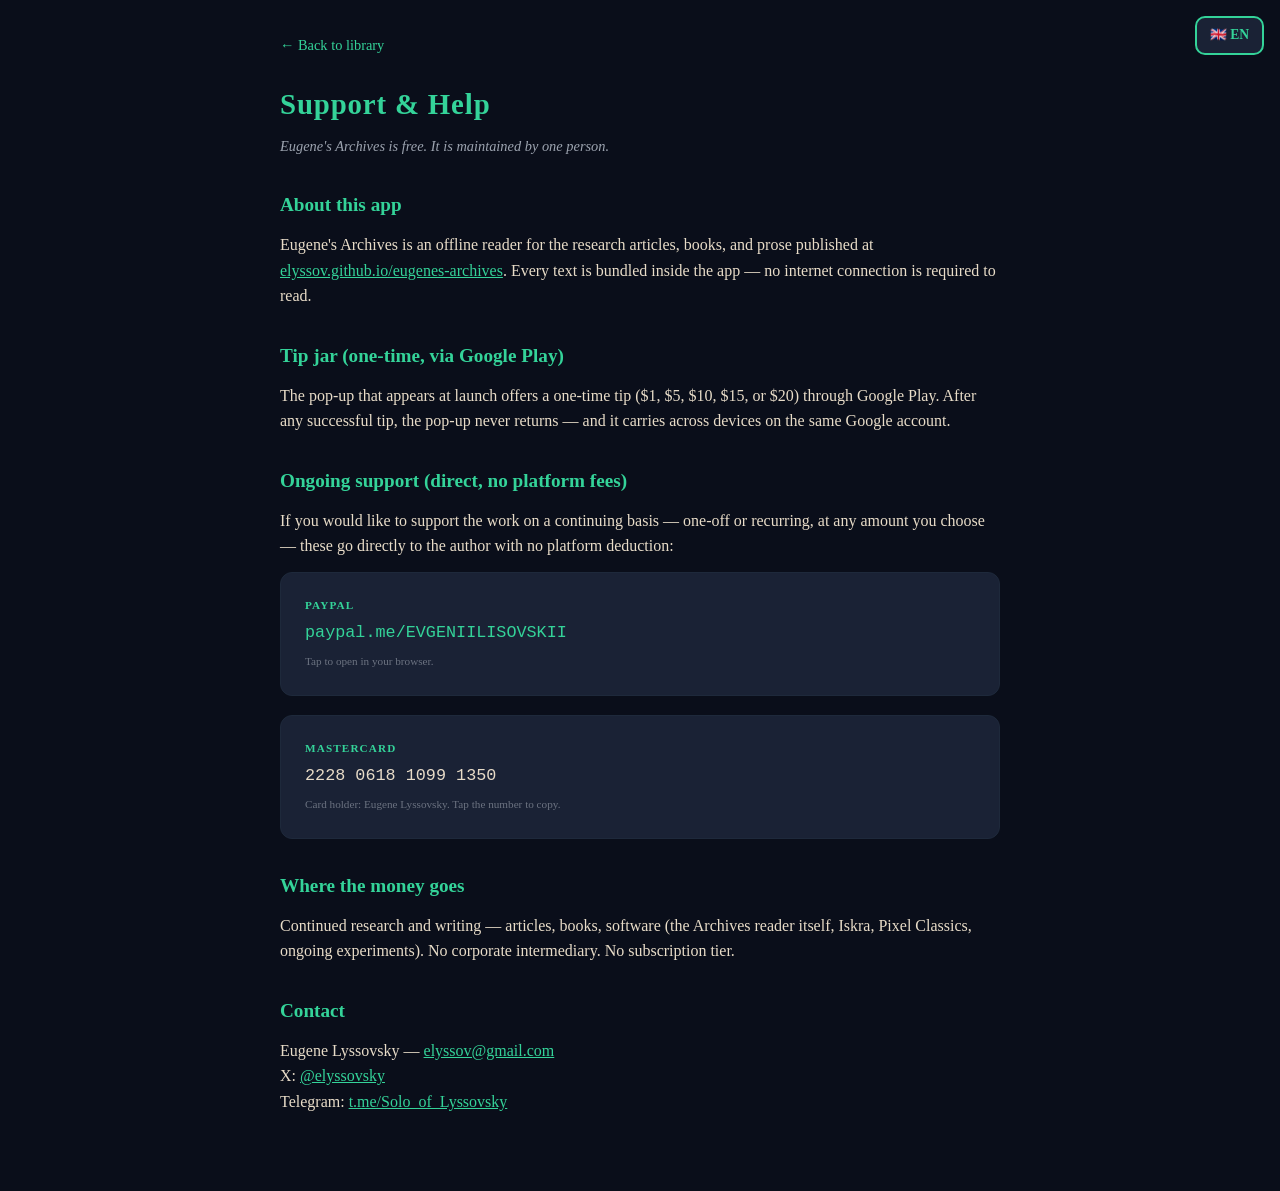
==== app/src/main/assets/help.html @ eb05797a "Add Google Play tip jar + Help page When the user launches the app and has never tipped (verified vi" ====
<!DOCTYPE html>
<html lang="en">
<head>
  <meta charset="UTF-8">
  <meta name="viewport" content="width=device-width, initial-scale=1.0">
  <title>Eugene's Archives — Help</title>
  <style>
    :root {
      --bg: #0a0e1a;
      --card: #1a2235;
      --text: #e8dcc8;
      --text2: #9ca3af;
      --muted: #6b7280;
      --accent: #34d399;
      --border: #1e293b;
    }
    * { box-sizing: border-box; margin: 0; padding: 0; }
    body {
      font-family: 'Georgia', serif;
      background: var(--bg);
      color: var(--text);
      min-height: 100vh;
      line-height: 1.6;
      padding: 2rem 1.5rem 4rem;
    }
    .container { max-width: 720px; margin: 0 auto; }
    h1 {
      color: var(--accent);
      font-size: 1.8rem;
      letter-spacing: 0.03em;
      margin-bottom: 0.5rem;
    }
    .tagline { color: var(--text2); font-style: italic; font-size: 0.9rem; margin-bottom: 2rem; }
    h2 { color: var(--accent); font-size: 1.2rem; margin: 2rem 0 0.7rem; }
    p { margin-bottom: 0.8rem; }
    .card {
      background: var(--card);
      border: 1px solid var(--border);
      border-radius: 12px;
      padding: 1.5rem;
      margin-bottom: 1.2rem;
    }
    .label {
      font-size: 0.7rem;
      text-transform: uppercase;
      letter-spacing: 0.1em;
      color: var(--accent);
      font-weight: 700;
      margin-bottom: 0.3rem;
    }
    .value {
      font-family: 'Courier New', monospace;
      font-size: 1.05rem;
      color: var(--text);
      user-select: text;
      word-break: break-all;
    }
    .value a { color: var(--accent); text-decoration: none; }
    .value a:hover { text-decoration: underline; }
    .copy-hint { font-size: 0.7rem; color: var(--muted); margin-top: 0.4rem; }
    .lang-section { display: none; }
    .lang-section.active { display: block; }
    .lang-switch {
      position: fixed; top: 1rem; right: 1rem; z-index: 100;
      padding: 0.4rem 0.8rem;
      background: var(--card);
      border: 2px solid var(--accent);
      border-radius: 10px;
      cursor: pointer;
      display: flex; gap: 0.5rem;
      color: var(--accent);
      font-family: inherit;
      font-size: 0.85rem;
      font-weight: 600;
    }
    .back-link {
      display: inline-block;
      color: var(--accent);
      text-decoration: none;
      margin-bottom: 1.5rem;
      font-size: 0.9rem;
    }
    .back-link:hover { text-decoration: underline; }
  </style>
</head>
<body>
  <div class="lang-switch" onclick="cycleLang()">
    <span id="flagLabel">🇬🇧 EN</span>
  </div>
  <div class="container">
    <a class="back-link" href="index.html" id="backLink">← Back to library</a>

    <!-- ─── EN ─── -->
    <section class="lang-section" id="lang-en">
      <h1>Support &amp; Help</h1>
      <p class="tagline">Eugene's Archives is free. It is maintained by one person.</p>

      <h2>About this app</h2>
      <p>Eugene's Archives is an offline reader for the research articles, books, and prose
      published at <a style="color:var(--accent)" href="https://elyssov.github.io/eugenes-archives/" target="_blank">elyssov.github.io/eugenes-archives</a>.
      Every text is bundled inside the app — no internet connection is required to read.</p>

      <h2>Tip jar (one-time, via Google Play)</h2>
      <p>The pop-up that appears at launch offers a one-time tip ($1, $5, $10, $15, or $20)
      through Google Play. After any successful tip, the pop-up never returns —
      and it carries across devices on the same Google account.</p>

      <h2>Ongoing support (direct, no platform fees)</h2>
      <p>If you would like to support the work on a continuing basis — one-off or recurring,
      at any amount you choose — these go directly to the author with no platform deduction:</p>

      <div class="card">
        <div class="label">PayPal</div>
        <div class="value"><a href="https://paypal.me/EVGENIILISOVSKII" target="_blank">paypal.me/EVGENIILISOVSKII</a></div>
        <div class="copy-hint">Tap to open in your browser.</div>
      </div>

      <div class="card">
        <div class="label">Mastercard</div>
        <div class="value" id="cardEn">2228 0618 1099 1350</div>
        <div class="copy-hint">Card holder: Eugene Lyssovsky. Tap the number to copy.</div>
      </div>

      <h2>Where the money goes</h2>
      <p>Continued research and writing — articles, books, software (the Archives reader itself,
      Iskra, Pixel Classics, ongoing experiments). No corporate intermediary. No subscription tier.</p>

      <h2>Contact</h2>
      <p>Eugene Lyssovsky — <a style="color:var(--accent)" href="mailto:elyssov@gmail.com">elyssov@gmail.com</a><br>
      X: <a style="color:var(--accent)" href="https://x.com/elyssovsky" target="_blank">@elyssovsky</a><br>
      Telegram: <a style="color:var(--accent)" href="https://t.me/Solo_of_Lyssovsky" target="_blank">t.me/Solo_of_Lyssovsky</a></p>
    </section>

    <!-- ─── RU ─── -->
    <section class="lang-section" id="lang-ru">
      <h1>Поддержка и помощь</h1>
      <p class="tagline">«Архивы Юджина» бесплатны. Их ведёт один человек.</p>

      <h2>Об этом приложении</h2>
      <p>«Архивы Юджина» — офлайн-читалка для статей, книг и прозы, публикуемых на
      <a style="color:var(--accent)" href="https://elyssov.github.io/eugenes-archives/" target="_blank">elyssov.github.io/eugenes-archives</a>.
      Все тексты упакованы внутрь приложения — интернет для чтения не нужен.</p>

      <h2>Разовые «чаевые» (через Google Play)</h2>
      <p>Окошко при запуске предлагает разовую благодарность ($1, $5, $10, $15 или $20)
      через Google Play. После любой успешной покупки окно больше не появляется —
      и привязка переезжает с устройства на устройство в рамках одного Google-аккаунта.</p>

      <h2>Постоянная поддержка (напрямую, без комиссии платформы)</h2>
      <p>Если вы хотите поддерживать работу постоянно — разово или регулярно, на любую
      удобную сумму — эти каналы идут напрямую автору, без удержания платформой:</p>

      <div class="card">
        <div class="label">PayPal</div>
        <div class="value"><a href="https://paypal.me/EVGENIILISOVSKII" target="_blank">paypal.me/EVGENIILISOVSKII</a></div>
        <div class="copy-hint">Нажмите, чтобы открыть в браузере.</div>
      </div>

      <div class="card">
        <div class="label">Mastercard</div>
        <div class="value" id="cardRu">2228 0618 1099 1350</div>
        <div class="copy-hint">Держатель: Юджин Лысовский (Eugene Lyssovsky). Нажмите на номер, чтобы скопировать.</div>
      </div>

      <h2>Куда идут средства</h2>
      <p>Продолжение исследований и текстов — статьи, книги, программы (сама эта читалка,
      Искра, Pixel Classics, текущие эксперименты). Без корпоративных посредников. Без подписочной модели.</p>

      <h2>Контакт</h2>
      <p>Юджин Лысовский — <a style="color:var(--accent)" href="mailto:elyssov@gmail.com">elyssov@gmail.com</a><br>
      X: <a style="color:var(--accent)" href="https://x.com/elyssovsky" target="_blank">@elyssovsky</a><br>
      Telegram: <a style="color:var(--accent)" href="https://t.me/Solo_of_Lyssovsky" target="_blank">t.me/Solo_of_Lyssovsky</a></p>
    </section>

    <!-- ─── VI ─── -->
    <section class="lang-section" id="lang-vi">
      <h1>Hỗ Trợ &amp; Trợ Giúp</h1>
      <p class="tagline">Eugene's Archives miễn phí. Được duy trì bởi một người.</p>

      <h2>Về ứng dụng này</h2>
      <p>Eugene's Archives là trình đọc ngoại tuyến dành cho các bài nghiên cứu, sách và truyện
      được đăng tại <a style="color:var(--accent)" href="https://elyssov.github.io/eugenes-archives/" target="_blank">elyssov.github.io/eugenes-archives</a>.
      Tất cả văn bản đã được đóng gói bên trong ứng dụng — không cần internet để đọc.</p>

      <h2>Tip một lần (qua Google Play)</h2>
      <p>Hộp thoại xuất hiện khi khởi động cho phép ủng hộ một lần ($1, $5, $10, $15 hoặc $20)
      qua Google Play. Sau bất kỳ giao dịch thành công nào, hộp thoại sẽ không xuất hiện lại —
      và liên kết được chuyển sang thiết bị mới trong cùng tài khoản Google.</p>

      <h2>Hỗ trợ liên tục (trực tiếp, không có phí nền tảng)</h2>
      <p>Nếu bạn muốn hỗ trợ công việc liên tục — một lần hoặc định kỳ, với bất kỳ số tiền nào
      bạn chọn — các kênh này đi trực tiếp đến tác giả, không có khấu trừ nền tảng:</p>

      <div class="card">
        <div class="label">PayPal</div>
        <div class="value"><a href="https://paypal.me/EVGENIILISOVSKII" target="_blank">paypal.me/EVGENIILISOVSKII</a></div>
        <div class="copy-hint">Chạm để mở trong trình duyệt.</div>
      </div>

      <div class="card">
        <div class="label">Mastercard</div>
        <div class="value" id="cardVi">2228 0618 1099 1350</div>
        <div class="copy-hint">Chủ thẻ: Eugene Lyssovsky. Chạm vào số để sao chép.</div>
      </div>

      <h2>Tiền đi đâu</h2>
      <p>Tiếp tục nghiên cứu và viết — các bài viết, sách, phần mềm (chính trình đọc Archives này,
      Iskra, Pixel Classics, các thí nghiệm hiện tại). Không qua trung gian tập đoàn. Không có mô hình đăng ký.</p>

      <h2>Liên hệ</h2>
      <p>Eugene Lyssovsky — <a style="color:var(--accent)" href="mailto:elyssov@gmail.com">elyssov@gmail.com</a><br>
      X: <a style="color:var(--accent)" href="https://x.com/elyssovsky" target="_blank">@elyssovsky</a><br>
      Telegram: <a style="color:var(--accent)" href="https://t.me/Solo_of_Lyssovsky" target="_blank">t.me/Solo_of_Lyssovsky</a></p>
    </section>
  </div>

  <script>
    // Tap-to-copy for the card number in all three sections.
    function copyCard(elId) {
      var el = document.getElementById(elId);
      if (!el) return;
      var range = document.createRange();
      range.selectNodeContents(el);
      var sel = window.getSelection();
      sel.removeAllRanges();
      sel.addRange(range);
      try { document.execCommand('copy'); } catch (e) {}
      sel.removeAllRanges();
      var hint = el.nextElementSibling;
      if (hint) {
        var orig = hint.textContent;
        hint.textContent = '✓ Copied';
        setTimeout(function() { hint.textContent = orig; }, 1500);
      }
    }
    ['cardEn', 'cardRu', 'cardVi'].forEach(function(id) {
      var el = document.getElementById(id);
      if (el) el.addEventListener('click', function() { copyCard(id); });
    });

    // Three-flag cycle — same idiom as the main app.
    var LANGS = ['en', 'ru', 'vi'];
    var FLAGS = { en: '🇬🇧 EN', ru: '🇷🇺 RU', vi: '🇻🇳 VI' };
    var BACK = { en: '← Back to library', ru: '← К библиотеке', vi: '← Về thư viện' };

    function setLang(lang) {
      LANGS.forEach(function(l) {
        var sec = document.getElementById('lang-' + l);
        if (sec) sec.classList.toggle('active', l === lang);
      });
      document.getElementById('flagLabel').textContent = FLAGS[lang];
      document.getElementById('backLink').textContent = BACK[lang];
      try { localStorage.setItem('aeliss-lang', lang); } catch(e) {}
    }

    function cycleLang() {
      var current = 'en';
      try { current = localStorage.getItem('aeliss-lang') || 'en'; } catch(e) {}
      var i = LANGS.indexOf(current);
      var next = LANGS[(i + 1) % LANGS.length];
      setLang(next);
    }

    // Init: honour saved language, otherwise EN.
    var startLang = 'en';
    try { startLang = localStorage.getItem('aeliss-lang') || 'en'; } catch(e) {}
    if (LANGS.indexOf(startLang) < 0) startLang = 'en';
    setLang(startLang);
  </script>
</body>
</html>
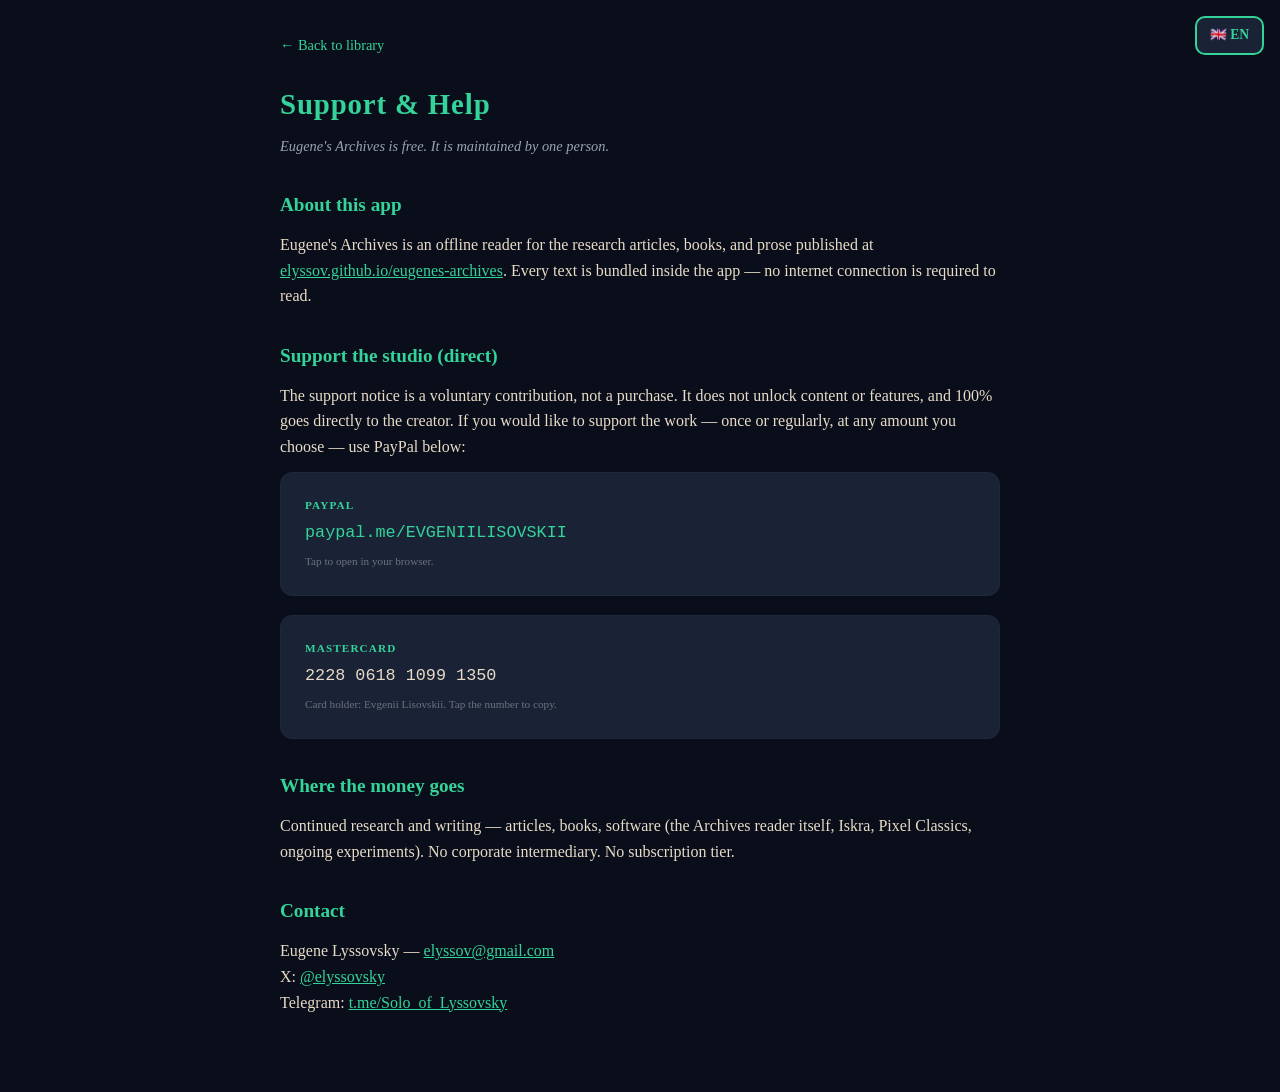
==== commit baafbecc: "Replace Play billing with direct studio support" ====
--- a/app/src/main/assets/help.html
+++ b/app/src/main/assets/help.html
@@ -100,14 +100,10 @@
       published at <a style="color:var(--accent)" href="https://elyssov.github.io/eugenes-archives/" target="_blank">elyssov.github.io/eugenes-archives</a>.
       Every text is bundled inside the app — no internet connection is required to read.</p>
 
-      <h2>Tip jar (one-time, via Google Play)</h2>
-      <p>The pop-up that appears at launch offers a one-time tip ($1, $5, $10, $15, or $20)
-      through Google Play. After any successful tip, the pop-up never returns —
-      and it carries across devices on the same Google account.</p>
-
-      <h2>Ongoing support (direct, no platform fees)</h2>
-      <p>If you would like to support the work on a continuing basis — one-off or recurring,
-      at any amount you choose — these go directly to the author with no platform deduction:</p>
+      <h2>Support the studio (direct)</h2>
+      <p>The support notice is a voluntary contribution, not a purchase. It does not unlock
+      content or features, and 100% goes directly to the creator. If you would like to support
+      the work — once or regularly, at any amount you choose — use PayPal below:</p>
 
       <div class="card">
         <div class="label">PayPal</div>
@@ -118,7 +114,7 @@
       <div class="card">
         <div class="label">Mastercard</div>
         <div class="value" id="cardEn">2228 0618 1099 1350</div>
-        <div class="copy-hint">Card holder: Eugene Lyssovsky. Tap the number to copy.</div>
+        <div class="copy-hint">Card holder: Evgenii Lisovskii. Tap the number to copy.</div>
       </div>
 
       <h2>Where the money goes</h2>
@@ -141,14 +137,10 @@
       <a style="color:var(--accent)" href="https://elyssov.github.io/eugenes-archives/" target="_blank">elyssov.github.io/eugenes-archives</a>.
       Все тексты упакованы внутрь приложения — интернет для чтения не нужен.</p>
 
-      <h2>Разовые «чаевые» (через Google Play)</h2>
-      <p>Окошко при запуске предлагает разовую благодарность ($1, $5, $10, $15 или $20)
-      через Google Play. После любой успешной покупки окно больше не появляется —
-      и привязка переезжает с устройства на устройство в рамках одного Google-аккаунта.</p>
-
-      <h2>Постоянная поддержка (напрямую, без комиссии платформы)</h2>
-      <p>Если вы хотите поддерживать работу постоянно — разово или регулярно, на любую
-      удобную сумму — эти каналы идут напрямую автору, без удержания платформой:</p>
+      <h2>Поддержать студию (напрямую)</h2>
+      <p>Окошко поддержки предлагает добровольное пожертвование, а не покупку. Оно не открывает
+      контент или функции, и 100% средств получает автор. Если хотите поддержать работу — разово
+      или регулярно, на любую удобную сумму — используйте PayPal ниже:</p>
 
       <div class="card">
         <div class="label">PayPal</div>
@@ -159,7 +151,7 @@
       <div class="card">
         <div class="label">Mastercard</div>
         <div class="value" id="cardRu">2228 0618 1099 1350</div>
-        <div class="copy-hint">Держатель: Юджин Лысовский (Eugene Lyssovsky). Нажмите на номер, чтобы скопировать.</div>
+        <div class="copy-hint">Держатель карты: Evgenii Lisovskii. Нажмите на номер, чтобы скопировать.</div>
       </div>
 
       <h2>Куда идут средства</h2>
@@ -182,14 +174,10 @@
       được đăng tại <a style="color:var(--accent)" href="https://elyssov.github.io/eugenes-archives/" target="_blank">elyssov.github.io/eugenes-archives</a>.
       Tất cả văn bản đã được đóng gói bên trong ứng dụng — không cần internet để đọc.</p>
 
-      <h2>Tip một lần (qua Google Play)</h2>
-      <p>Hộp thoại xuất hiện khi khởi động cho phép ủng hộ một lần ($1, $5, $10, $15 hoặc $20)
-      qua Google Play. Sau bất kỳ giao dịch thành công nào, hộp thoại sẽ không xuất hiện lại —
-      và liên kết được chuyển sang thiết bị mới trong cùng tài khoản Google.</p>
-
-      <h2>Hỗ trợ liên tục (trực tiếp, không có phí nền tảng)</h2>
-      <p>Nếu bạn muốn hỗ trợ công việc liên tục — một lần hoặc định kỳ, với bất kỳ số tiền nào
-      bạn chọn — các kênh này đi trực tiếp đến tác giả, không có khấu trừ nền tảng:</p>
+      <h2>Hỗ trợ studio (trực tiếp)</h2>
+      <p>Thông báo hỗ trợ là khoản đóng góp tự nguyện, không phải giao dịch mua hàng. Không có nội
+      dung hay tính năng nào được mở khóa, và 100% khoản đóng góp đến tay tác giả. Nếu bạn muốn hỗ
+      trợ công việc — một lần hoặc định kỳ, với bất kỳ số tiền nào — hãy dùng PayPal bên dưới:</p>
 
       <div class="card">
         <div class="label">PayPal</div>
@@ -200,7 +188,7 @@
       <div class="card">
         <div class="label">Mastercard</div>
         <div class="value" id="cardVi">2228 0618 1099 1350</div>
-        <div class="copy-hint">Chủ thẻ: Eugene Lyssovsky. Chạm vào số để sao chép.</div>
+        <div class="copy-hint">Chủ thẻ: Evgenii Lisovskii. Chạm vào số để sao chép.</div>
       </div>
 
       <h2>Tiền đi đâu</h2>
